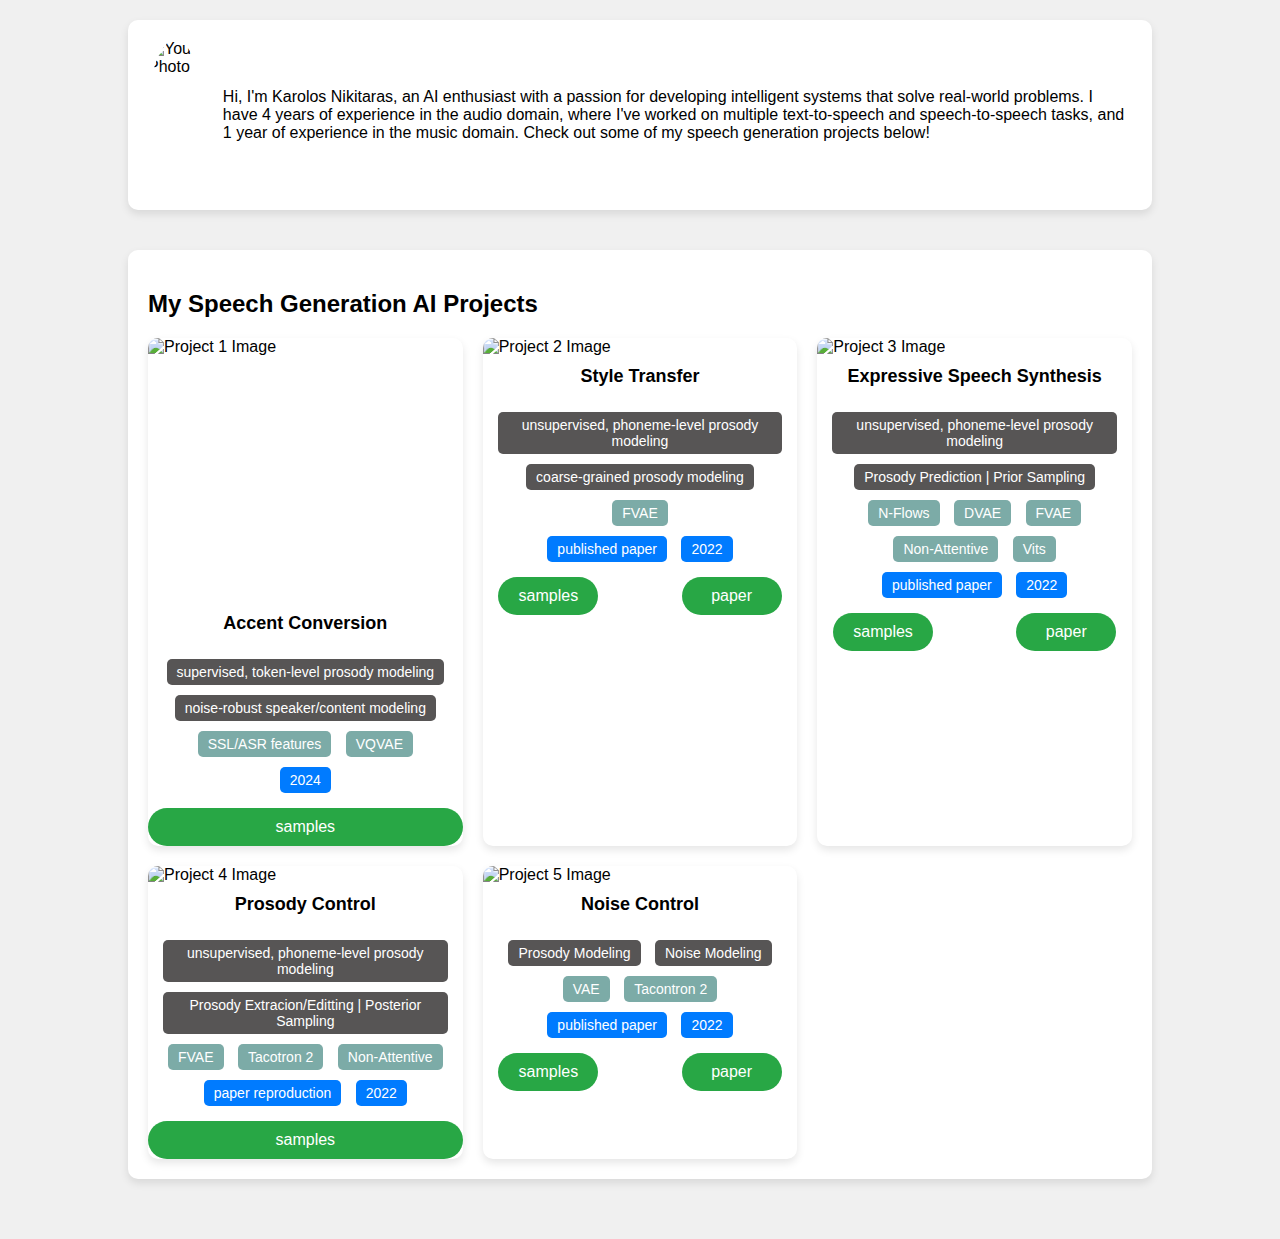
==== index.html @ 2fab2cae "fix path error" ====
<!DOCTYPE html>
<html lang="en">
<head>
    <meta charset="UTF-8">
    <meta name="viewport" content="width=device-width, initial-scale=1.0">
    <title>AI Projects Portfolio</title>
    <style>
        /* General Styles */
        body {
            font-family: Arial, sans-serif;
            margin: 0;
            padding: 0;
            background-color: #f0f0f0;
        }
        .container {
            width: 80%;
            margin: 0 auto;
            padding: 20px;
        }
        .section-title {
            font-size: 24px;
            margin-bottom: 20px;
        }
        .bio-section, .projects-section {
            background-color: #ffffff;
            padding: 20px;
            border-radius: 10px;
            margin-bottom: 40px;
            box-shadow: 0 4px 8px rgba(0, 0, 0, 0.1);
        }
        /* Bio Section */
        .bio-container {
            display: flex;
            align-items: center;
        }
        .bio-container img {
            border-radius: 50%;
            width: 150px;
            height: 150px;
            margin-right: 20px;
        }
        .bio-container p {
            font-size: 16px;
        }
        /* Projects Section */
        .projects-grid {
            display: grid;
            grid-template-columns: repeat(auto-fit, minmax(250px, 1fr));
            gap: 20px;
        }
        .project-card {
            background-color: #ffffff;
            border-radius: 10px;
            box-shadow: 0 4px 8px rgba(0, 0, 0, 0.1);
            overflow: hidden;
            transition: transform 0.3s ease;
        }
        .project-card:hover {
            transform: translateY(-10px);
        }
        .project-image-container {
            position: relative;
            overflow: hidden;
        }
        .project-image-container img {
            width: 100%;
            height: auto;
            transition: filter 0.3s ease;
        }
        .project-image-container:hover img {
            filter: blur(5px);
        }
        .project-description {
            position: absolute;
            top: 50%;
            left: 50%;
            transform: translate(-50%, -50%);
            color: #fff;
            /* color: #000000; */
            font-size: 16px;
            text-align: center;
            opacity: 0;
            transition: opacity 0.3s ease;
        }
        .project-image-container:hover .project-description {
            opacity: 1;
        }
        .project-title {
            font-size: 18px;
            font-weight: bold;
            padding: 10px;
            text-align: center;
        }
        .project-tags {
            padding: 10px;
            text-align: center;
        }
        .project-tags span {
            display: inline-block;
            /* background-color: #007bff; */
            color: #ffffff;
            border-radius: 5px;
            padding: 5px 10px;
            margin: 5px;
            font-size: 14px;
        }
        .project-button {
            display: block;
            background-color: #28a745;
            width: 80px;
            color: #ffffff;
            text-align: center;
            padding: 10px;
            border-radius: 20px 20px 20px 20px;
            text-decoration: none;
            font-size: 16px;
            transition: background-color 0.3s ease;
        }
        .project-button:hover {
            background-color: #218838;
        }

        .paper-info{
          background-color: #007bff;
        }

        .project-architecture{
          background-color: #005c5483;
        }

        .project-task{
          background-color: #575555;
        }

        .paper-buttons{
          display: flex;
          justify-content: space-between;
        }

        .project-button.left{
          margin-left: 5%
        }

        .project-button.right{
          margin-right: 5%
        }

</style>
</head>
<body>

    <div class="container">
        <!-- Section 1: Bio -->
        <div class="bio-section">
            <div class="bio-container">
                <img src="images/profile.jpg" alt="Your Photo">
                <p>
                    Hi, I'm Karolos Nikitaras, an AI enthusiast with a passion for developing intelligent systems that solve real-world problems. I have 4 years of experience in the audio domain, where I've worked on multiple text-to-speech and speech-to-speech tasks, and 1 year of experience in the music domain. Check out some of my speech generation projects below!
                </p>
            </div>
        </div>

        <!-- Section 2: Projects -->
        <div class="projects-section">
            <h2 class="section-title">My Speech Generation AI Projects</h2>

            <div class="projects-grid">
            
              <!-- Project Card 1 -->
                <div class="project-card">
                    <div class="project-image-container">
                        <img class="project-image" src="images/accent_conversion5.jpg" style="width:100%; min-width: 265px; height:100%; min-height: 265px;" alt="Project 1 Image">
                        <div class="project-description">
                            This model is trained on american and indian english speech corpora, perfoming modeling and control over accent in the generated speech.
                        </div>
                    </div>
                    <div class="project-title">Accent Conversion</div>
                    <div class="project-tags">
                        <span class="project-task">supervised, token-level prosody modeling</span>
                        <span class="project-task">noise-robust speaker/content modeling</span>
                        <br>
                        <span class="project-architecture">SSL/ASR features</span>
                        <span class="project-architecture">VQVAE</span>
                        <br>
                        <span class="paper-info">2024</span>
                    </div>
                    <div class="paper-buttons">
                      <a href="project1-link.html" class="project-button" style="width: 100%;">samples</a>
                    </div>
                </div>

                <!-- Project Card 2 -->
                <div class="project-card">
                    <div class="project-image-container">
                        <img class="project-image" src="images/style_transfer3.jpg" alt="Project 2 Image">
                        <div class="project-description">
                            This work performs both fine-grained and coarse-grained prosody modeling, enabling style transfer.
                        </div>
                    </div>
                    <div class="project-title">Style Transfer</div>
                    <div class="project-tags">
                        <span class="project-task">unsupervised, phoneme-level prosody modeling</span>
                        <span class="project-task">coarse-grained prosody modeling</span>
                        <br>
                        <span class="project-architecture">FVAE</span>
                        <br>
                        <span class="paper-info">published paper</span>
                        <span class="paper-info">2022</span>
                    </div>
                    <div class="paper-buttons">
                      <a href="projects/style-transfer/index.html" class="project-button left">samples</a>
                      <a href="https://arxiv.org/abs/2211.00523" class="project-button right">paper</a>
                    </div>
                </div>

                <!-- Project Card 3 -->
                <div class="project-card">
                    <div class="project-image-container">
                        <img class="project-image" src="images/expressive_speech_synthesis.jpg" alt="Project 3 Image">
                        <div class="project-description">
                            This model performs unsupervised and fine-grained prosody modeling and then trains AR and Flow networks for predicting those prososdy latents through text, while comparing them in terms of expressiveness and naturalness.
                        </div>
                    </div>
                    <div class="project-title">Expressive Speech Synthesis</div>
                    <div class="project-tags">
                        <span class="project-task">unsupervised, phoneme-level prosody modeling</span>
                        <span class="project-task">Prosody Prediction | Prior Sampling</span>
                        <br>
                        <span class="project-architecture">N-Flows</span>
                        <span class="project-architecture">DVAE</span>
                        <span class="project-architecture">FVAE</span>
                        <span class="project-architecture">Non-Attentive</span>
                        <span class="project-architecture">Vits</span>
                        <br>
                        <span class="paper-info">published paper</span>
                        <span class="paper-info">2022</span>
                    </div>
                    <div class="paper-buttons">
                      <a href="projects/expressive-speech-synthesis/index.html" class="project-button left">samples</a>
                      <a href="https://arxiv.org/abs/2211.01327" class="project-button right">paper</a>
                    </div>
                </div>

                <!-- Project Card 4 -->
                <div class="project-card">
                    <div class="project-image-container">
                        <img class="project-image" src="images/prosody_control.jpg" alt="Project 4 Image">
                        <div class="project-description">
                            This is the reproduction of a paper that models and controls prosody in an unsupervised, fine-grained and hierarchical way. It learns 3 phoneme-level dimensions that turn out to be energy, F0 and duration.
                        </div>
                    </div>
                    <div class="project-title">Prosody Control</div>
                    <div class="project-tags">
                      <span class="project-task">unsupervised, phoneme-level prosody modeling</span>
                      <span class="project-task">Prosody Extracion/Editting | Posterior Sampling</span>
                      <br>
                      <span class="project-architecture">FVAE</span>
                      <span class="project-architecture">Tacotron 2</span>
                      <span class="project-architecture">Non-Attentive</span>
                      <br>
                      <span class="paper-info">paper reproduction</span>
                      <span class="paper-info">2022</span>                      
                    </div>
                    <div class="paper-buttons">
                      <a href="projects/prosody-control/index.html" class="project-button" style="width: 100%;">samples</a>
                    </div>
                </div>

                <!-- Project Card 5 -->
                <div class="project-card">
                    <div class="project-image-container">
                        <img class="project-image" src="images/noise_control.jpg" alt="Project 5 Image">
                        <div class="project-description">
                            This work factorizes speech into linguistic content, prosody, speaker voice and noise.
                        </div>
                    </div>
                    <div class="project-title">Noise Control</div>
                    <div class="project-tags">
                        <span class="project-task">Prosody Modeling</span>
                        <span class="project-task">Noise Modeling</span>
                        <br>
                        <span class="project-architecture">VAE</span>
                        <span class="project-architecture">Tacontron 2</span>
                        <br>
                        <span class="paper-info">published paper</span>
                        <span class="paper-info">2022</span>             
                    </div>
                    <div class="paper-buttons">
                      <a href="projects/noise-control/index.html" class="project-button left">samples</a>
                      <a href="https://arxiv.org/abs/2204.05070" class="project-button right">paper</a>
                    </div>
                </div>

            </div>
        </div>
    </div>

</body>
</html>
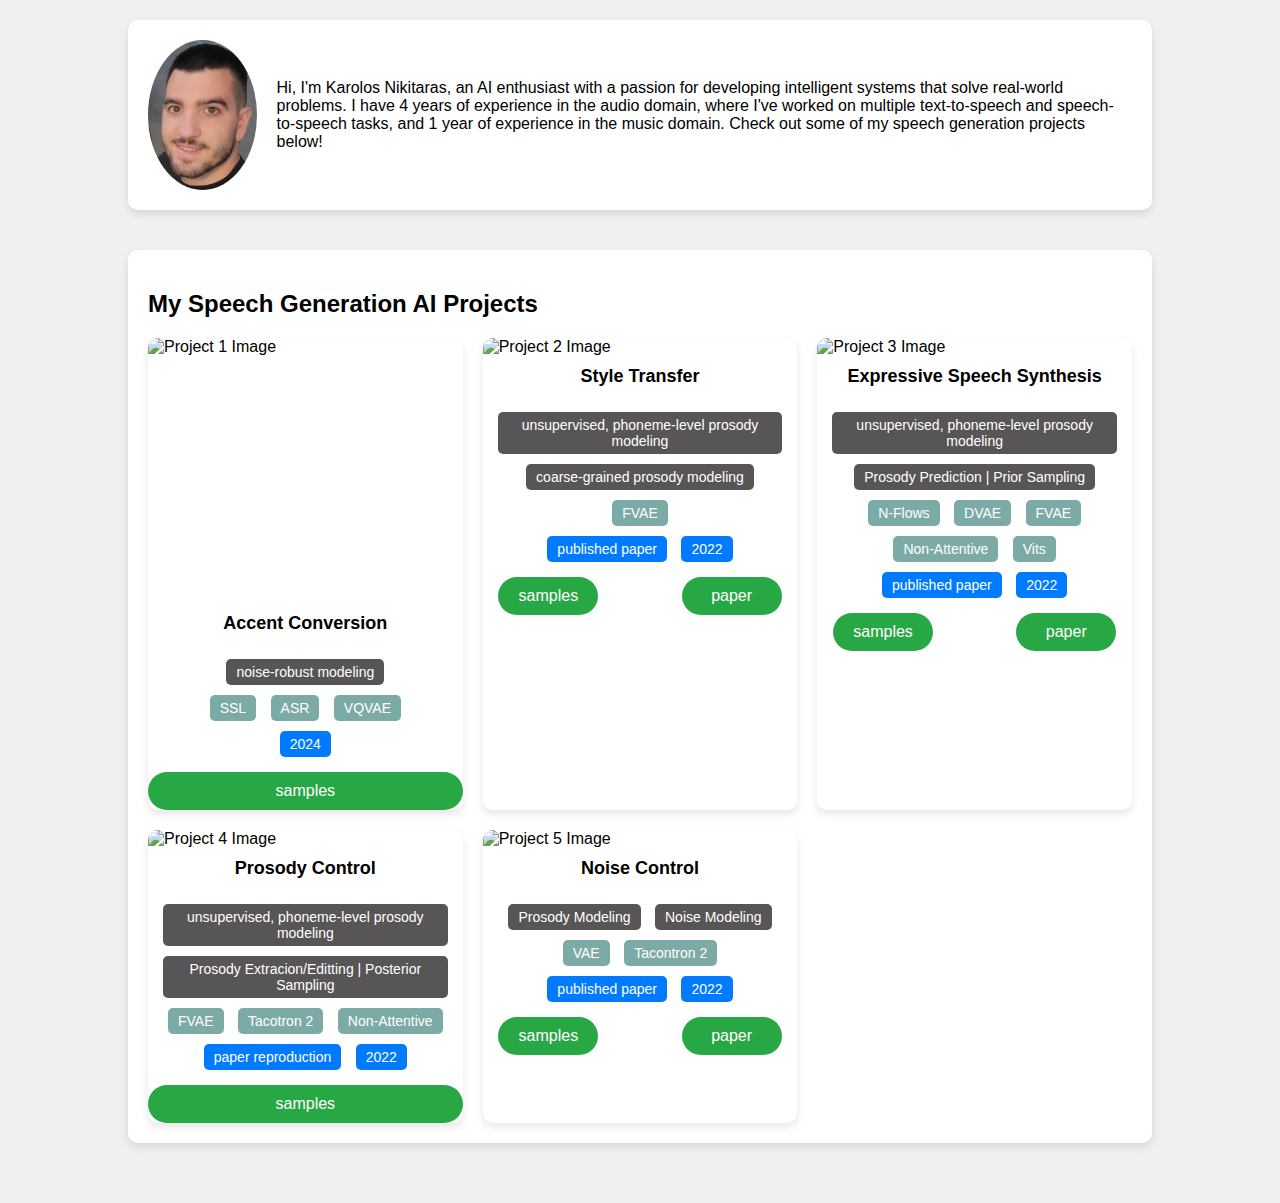
==== commit 2fa72256: "minor fix and change profile pic" ====
--- a/index.html
+++ b/index.html
@@ -176,10 +176,10 @@
                     </div>
                     <div class="project-title">Accent Conversion</div>
                     <div class="project-tags">
-                        <span class="project-task">supervised, token-level prosody modeling</span>
-                        <span class="project-task">noise-robust speaker/content modeling</span>
-                        <br>
-                        <span class="project-architecture">SSL/ASR features</span>
+                        <span class="project-task">noise-robust modeling</span>
+                        <br>
+                        <span class="project-architecture">SSL</span>
+                        <span class="project-architecture">ASR</span>
                         <span class="project-architecture">VQVAE</span>
                         <br>
                         <span class="paper-info">2024</span>
